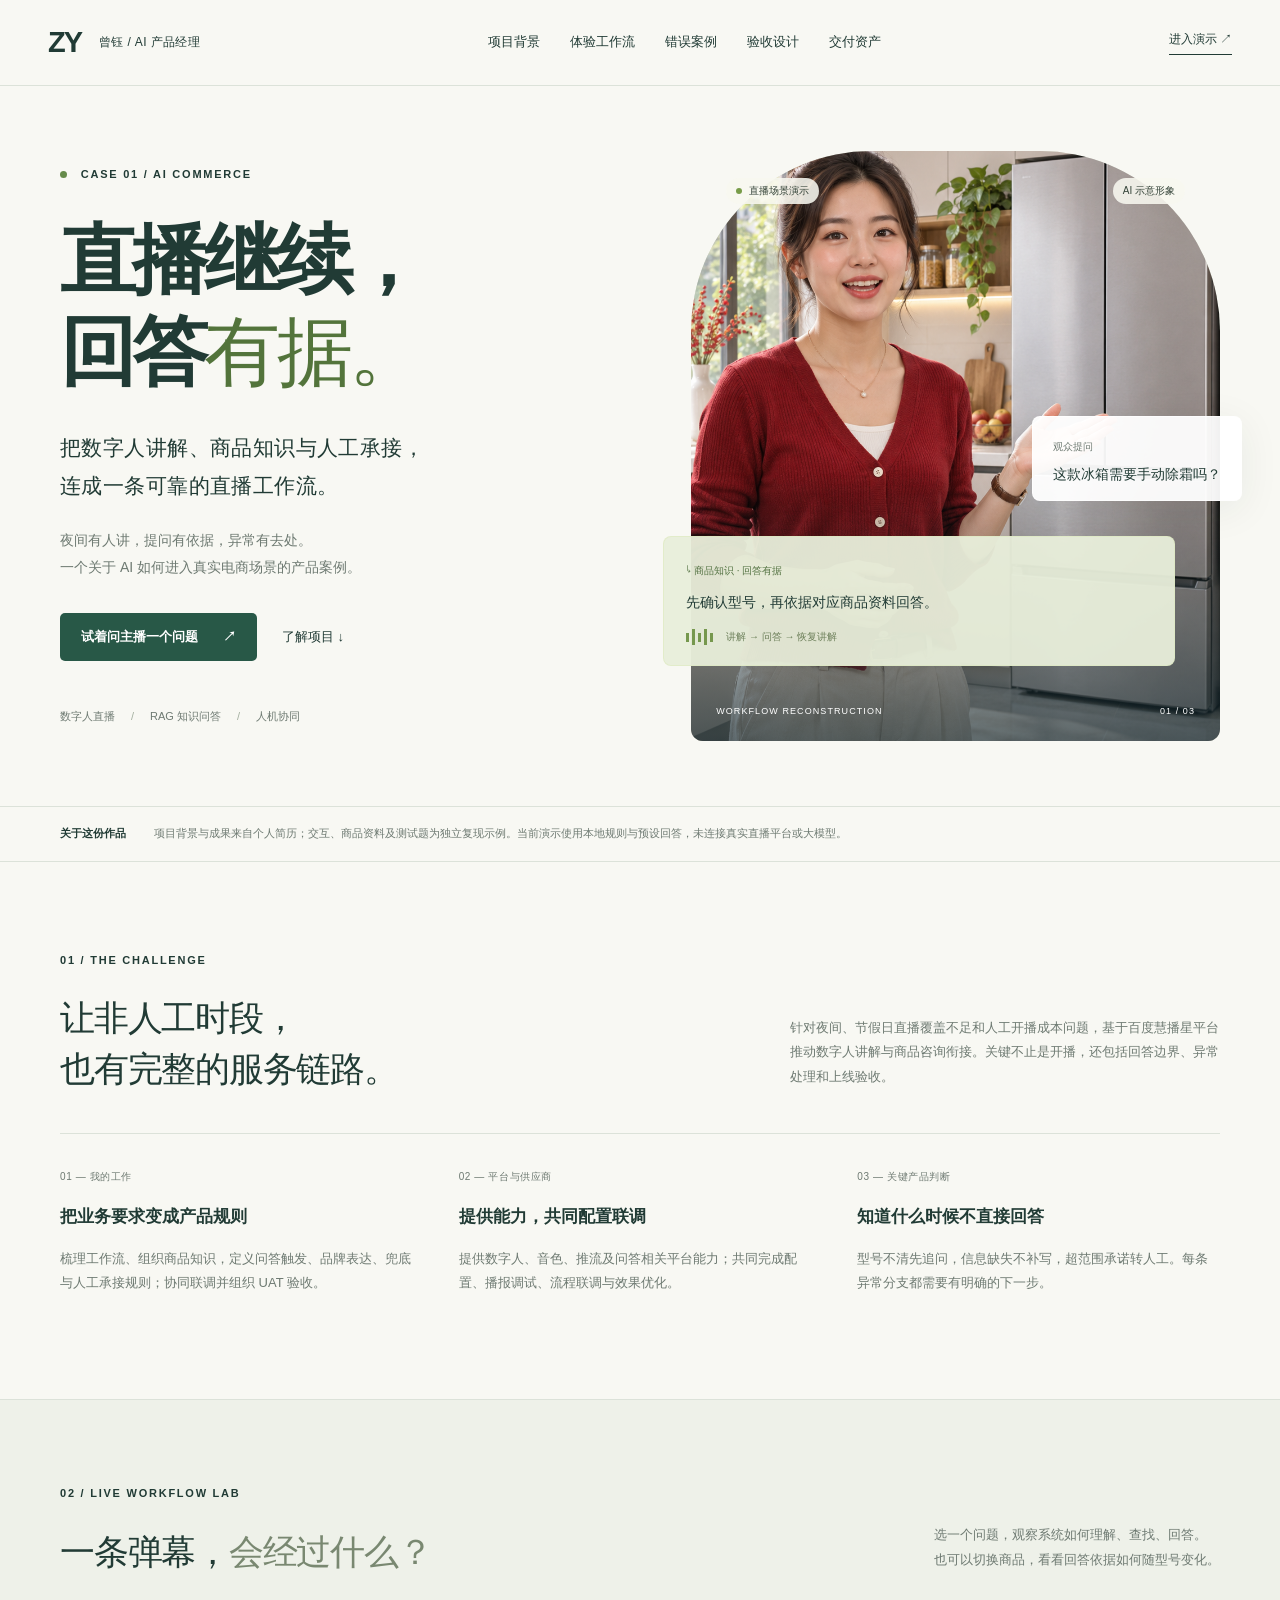
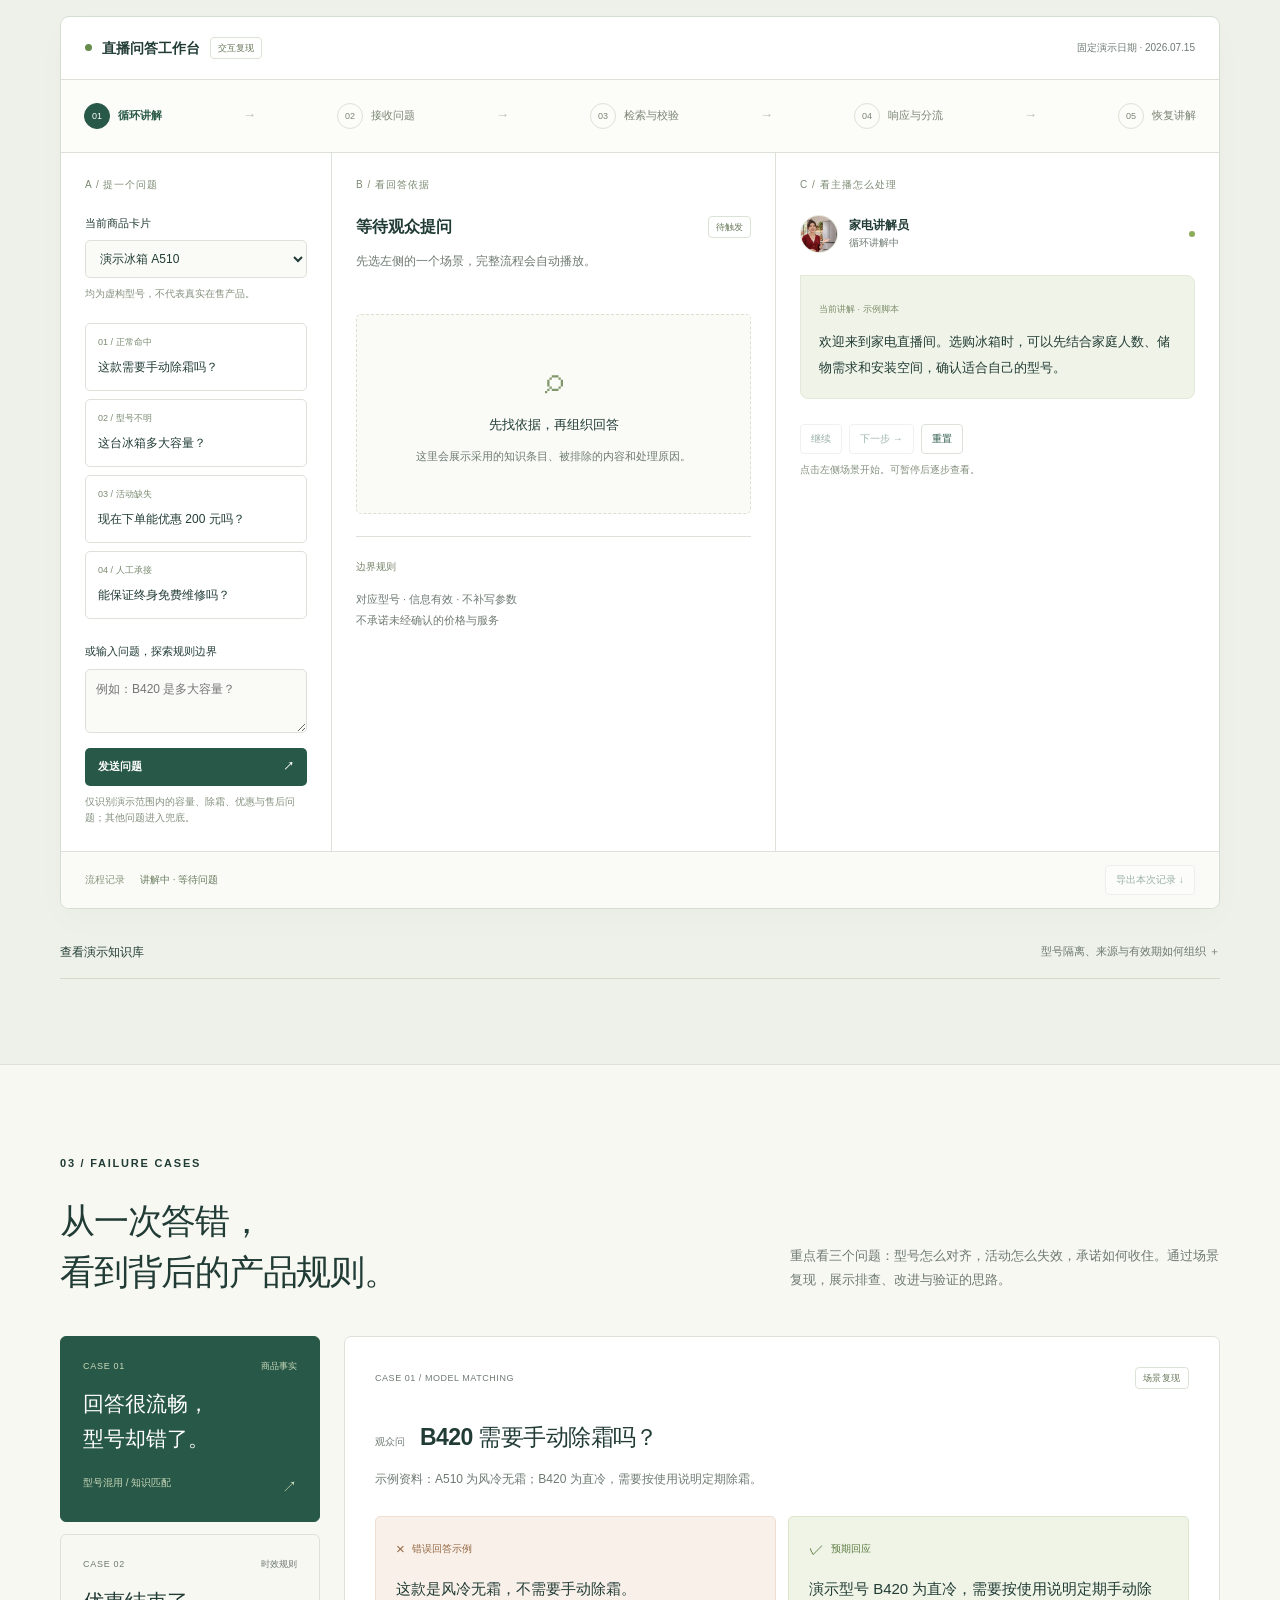
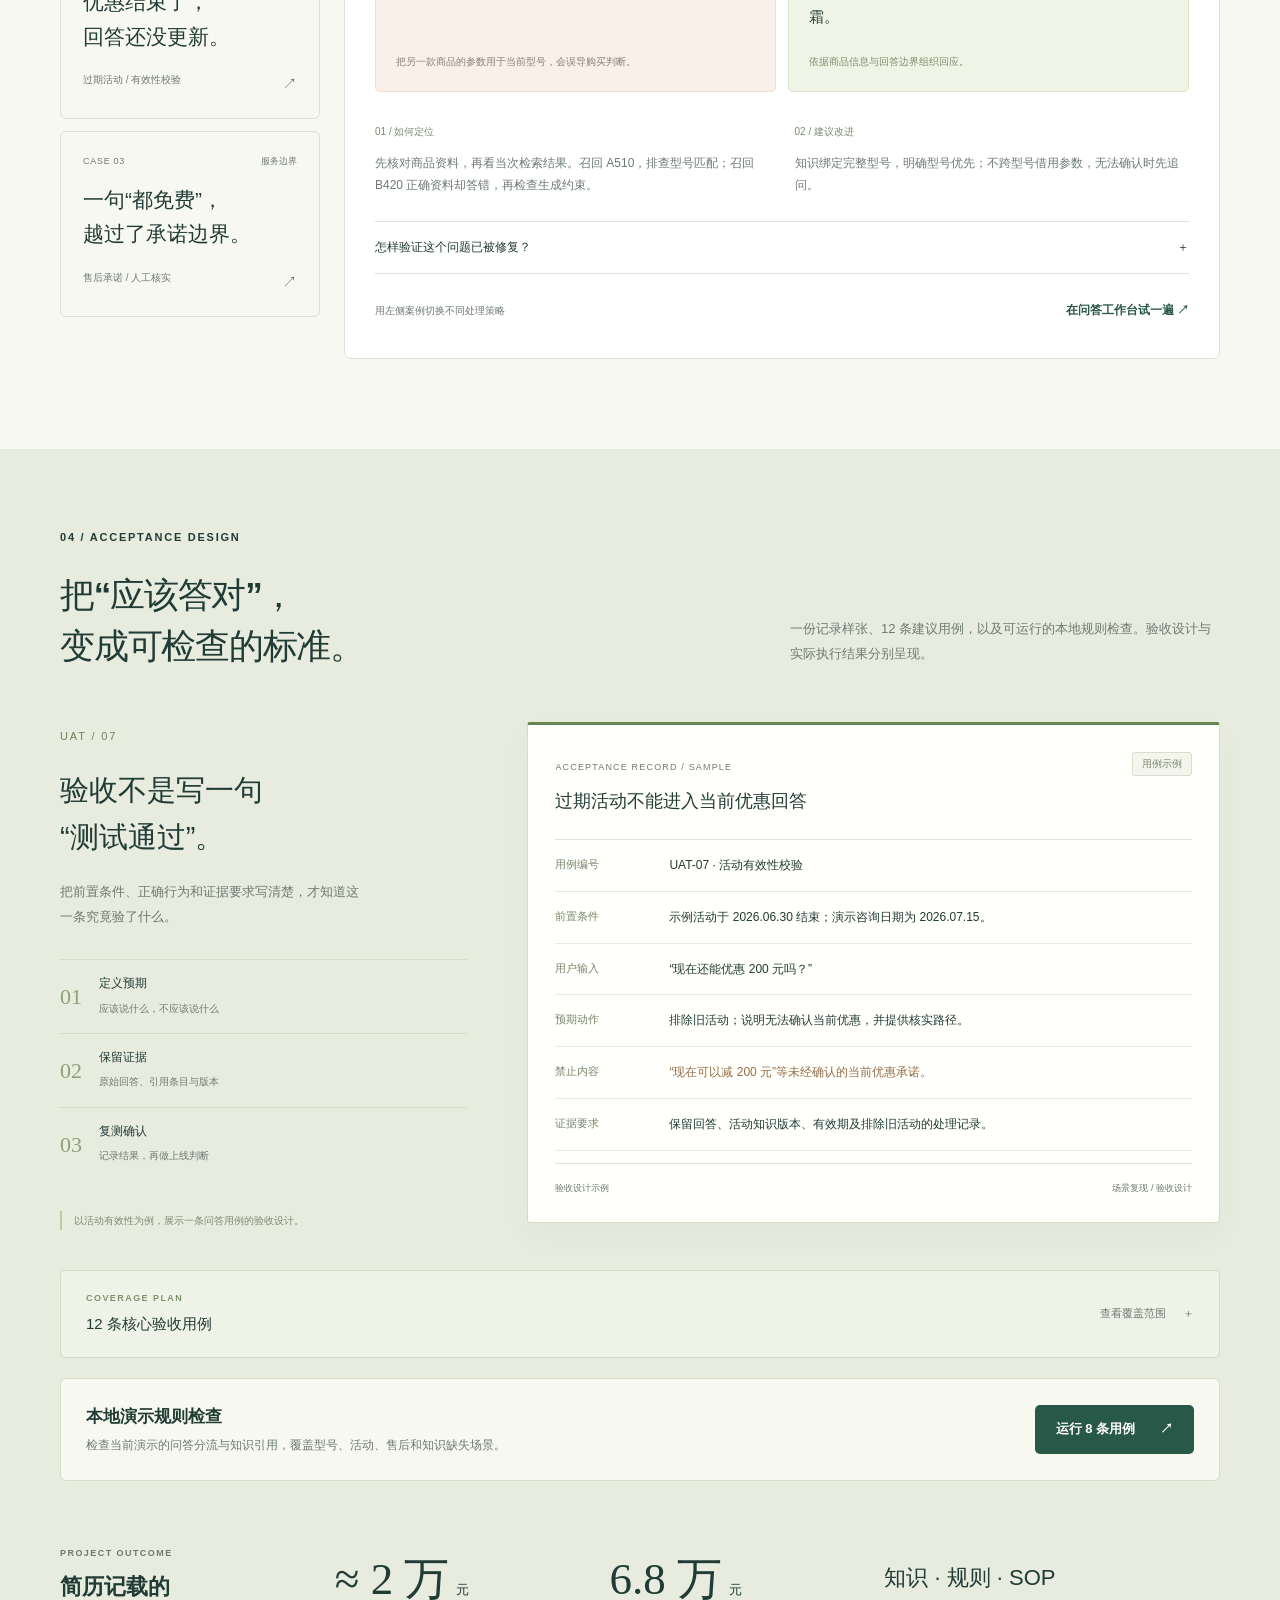
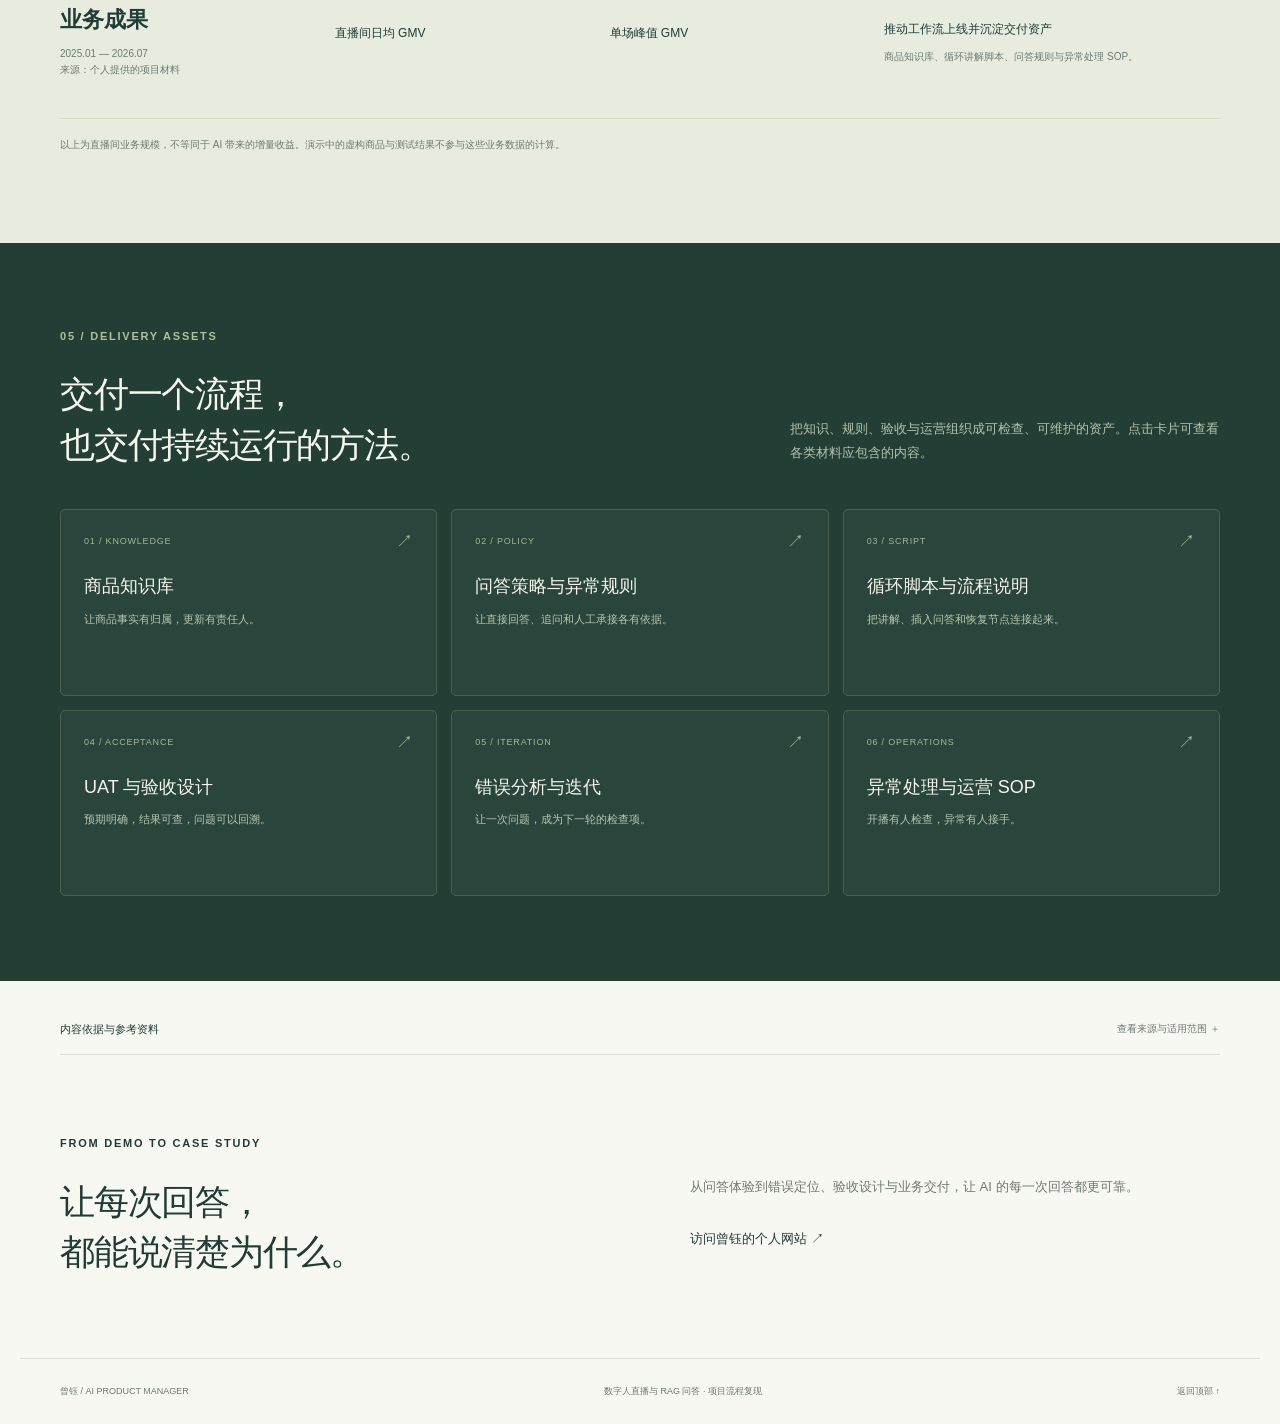
==== projects/digital-human-live/index.html @ 016bb577 "Add digital human live case" ====
<!doctype html>
<html lang="zh-CN">
<head><meta charset="utf-8"><meta name="viewport" content="width=device-width,initial-scale=1"><meta name="description" content="曾钰的 AI 产品案例：数字人直播、商品知识问答与异常处理。可交互的产品流程演示。"><title>直播继续，回答有据。｜曾钰 · AI 产品案例</title><style>
:root{--paper:#f8f8f3;--ink:#213b35;--muted:#6e7a72;--line:#dce2d9;--green:#285847;--lime:#d8e6a9;--white:#fff;--gold:#93672c}*{box-sizing:border-box}html{scroll-behavior:smooth;scroll-padding-top:90px}body{margin:0;background:var(--paper);color:var(--ink);font-family:-apple-system,BlinkMacSystemFont,"PingFang SC","Microsoft YaHei",sans-serif;line-height:1.6}a{color:inherit;text-decoration:none}button,input,select,textarea{font:inherit}button,a,select,textarea{ -webkit-tap-highlight-color:transparent}button{cursor:pointer}button:disabled{cursor:default;opacity:.45}button:focus-visible,a:focus-visible,select:focus-visible,textarea:focus-visible,summary:focus-visible{outline:3px solid #8baf54;outline-offset:4px}.shell{max-width:1240px;margin:auto;padding-left:40px;padding-right:40px}.nav{height:86px;display:flex;align-items:center;justify-content:space-between;padding:0 48px;border-bottom:1px solid var(--line);gap:25px;background:var(--paper)}.brand{font-size:29px;font-weight:800;letter-spacing:-2px;display:flex;align-items:center;gap:18px}.brand span{font-size:12px;letter-spacing:.03em;font-weight:500}.nav nav{display:flex;gap:30px;font-size:13px}.nav-end{font-size:12px;border-bottom:1px solid var(--ink);padding-bottom:4px}.hero{display:grid;grid-template-columns:1.05fr 1fr;gap:76px;padding-top:65px;padding-bottom:65px;align-items:center}.eyebrow{font-size:11px;letter-spacing:.16em;font-weight:600;margin:0 0 24px}.dot{display:inline-block;width:7px;height:7px;background:#668b4a;border-radius:50%;margin-right:9px}.hero h1{font-size:clamp(54px,5.9vw,82px);line-height:1.22;letter-spacing:-.05em;font-weight:600;margin:30px 0}.serif{font-family:"Songti SC",SimSun,serif;font-weight:500;color:#53743b}.hero-lead{font-size:21px;line-height:1.8;letter-spacing:.02em}.hero-detail{font-size:14px;color:var(--muted);line-height:1.9;margin-top:23px}.actions{display:flex;gap:25px;align-items:center;margin:32px 0}.button{display:inline-flex;align-items:center;justify-content:space-between;gap:25px;border:0;padding:14px 21px;border-radius:5px;font-size:13px;font-weight:600;transition:background .15s,transform .15s}.primary{background:var(--green);color:#fff}.primary:hover{background:#1c4032;transform:translateY(-1px)}.text-link{font-size:13px}.hero-tags{display:flex;gap:16px;font-size:11px;color:var(--muted);padding-top:15px}.hero-tags span+span:before{content:'/';margin-right:16px;color:#a4afa0}.hero-visual{position:relative;height:590px;border-radius:180px 180px 12px 12px;background:#d9dfcf;isolation:isolate}.hero-visual>img{height:100%;width:100%;object-fit:cover;object-position:center 37%;border-radius:inherit}.hero-visual:after{content:'';position:absolute;inset:0;z-index:0;background:linear-gradient(0deg,#172d35a8,transparent 45%);border-radius:inherit;pointer-events:none}.visual-top{position:absolute;top:27px;left:35px;right:35px;display:flex;justify-content:space-between;z-index:1}.glass{background:#f8f8f1df;padding:5px 10px;border-radius:20px;font-size:10px;color:#344338}.glass i{display:inline-block;width:6px;height:6px;background:#789c49;border-radius:50%;margin-right:4px}.floating-question{position:absolute;right:-22px;top:265px;background:#fffffff0;box-shadow:0 8px 40px #203d2512;border:1px solid #ffffffb0;padding:15px 20px;border-radius:8px;z-index:1;max-width:90%}.floating-question span{font-size:10px;color:var(--muted)}.floating-question p{font-size:14px;margin:5px 0 0}.floating-answer{position:absolute;bottom:75px;left:-28px;right:45px;padding:19px 22px;border:1px solid #dce9b780;background:#e8efdbf2;border-radius:8px;z-index:1}.floating-answer>span{font-size:10px;color:#547343}.floating-answer p{font-size:14px;margin:9px 0 15px}.mini-wave{display:flex;align-items:center;gap:3px;height:18px}.mini-wave b{display:block;width:3px;height:9px;background:#76984e}.mini-wave b:nth-child(2n){height:16px}.mini-wave small{font-size:10px;color:#6c7f59;margin-left:10px}.visual-foot{position:absolute;bottom:23px;left:25px;right:25px;display:flex;justify-content:space-between;color:#fff;z-index:1;font-size:9px;letter-spacing:.12em}.scope-strip{border-top:1px solid var(--line);border-bottom:1px solid var(--line)}.scope-strip>.shell{display:flex;gap:28px;align-items:center;padding-top:18px;padding-bottom:18px}.scope-strip strong{font-size:11px;white-space:nowrap}.scope-strip p{font-size:11px;color:var(--muted);margin:0;max-width:900px}.context,.decisions{padding-top:90px;padding-bottom:90px}.section-heading{display:flex;align-items:flex-end;justify-content:space-between;gap:65px;margin-bottom:38px}.section-heading h2,h2{font-size:35px;letter-spacing:-.035em;line-height:1.45;margin:0;font-weight:550}.section-heading>.eyebrow{margin-bottom:16px}.section-heading>p{max-width:430px;font-size:13px;line-height:1.9;color:var(--muted);margin:0 0 5px}.role-grid{display:grid;grid-template-columns:repeat(3,1fr);border-top:1px solid var(--line);gap:36px;padding-top:28px}.role-grid article>span,.decision-grid article>span{font-size:10px;letter-spacing:.06em;color:var(--muted)}h3{font-size:17px;line-height:1.5}.role-grid p,.decision-grid p{font-size:13px;color:var(--muted);line-height:1.9}.demo-section{padding:85px 0;background:#eef1e9;border-top:1px solid var(--line);border-bottom:1px solid var(--line)}.muted-heading{color:#798871}.lab{background:#fff;border:1px solid #d5ded2;border-radius:9px;overflow:hidden;box-shadow:0 12px 35px #334c2f05}.lab-top{display:flex;align-items:center;justify-content:space-between;padding:20px 24px;border-bottom:1px solid var(--line)}.lab-top>div{display:flex;align-items:center;gap:10px}.lab-top strong{font-size:14px}.lab-top .dot{margin:0}.pill{font-size:9px;border:1px solid #dbe3d4;border-radius:4px;padding:3px 7px;color:#697a5c;white-space:nowrap}.demo-clock{font-size:10px;color:var(--muted)}.workflow{display:flex;align-items:center;justify-content:space-between;gap:7px;padding:23px;background:#fcfcf8;border-bottom:1px solid var(--line)}.workflow>div{display:flex;align-items:center;gap:8px;font-size:11px;color:#7b8576}.workflow b{border:1px solid #dde3d7;width:26px;height:26px;display:grid;place-items:center;border-radius:50%;font-size:9px;font-weight:500}.workflow .active{color:var(--green);font-weight:600}.workflow .active b{background:var(--green);color:white;border-color:var(--green)}.workflow .done b{background:#e5edd9;color:#526b3c}.workflow i{font-style:normal;color:#b1bdab;font-size:13px}.lab-body{display:grid;grid-template-columns:270px 1fr 1fr;min-height:600px}.lab-body>aside,.lab-body>section{padding:24px}.lab-body>section{border-left:1px solid var(--line)}.panel-label{font-size:10px;color:#7c8a73;letter-spacing:.1em;margin-bottom:22px}.field-label{display:block;font-size:11px;margin-bottom:8px}select,textarea{width:100%;border:1px solid var(--line);border-radius:5px;background:#fafbf6;padding:10px;color:var(--ink);font-size:12px}textarea{resize:vertical;min-height:64px;max-height:180px}.field-note{font-size:10px;color:#84907e;line-height:1.65;margin:8px 0 0}.scenario-list{display:grid;gap:8px;margin:20px 0 24px}.scenario{display:block;background:white;text-align:left;border:1px solid var(--line);border-radius:5px;padding:11px 12px;color:var(--ink);width:100%}.scenario span{display:block;font-size:9px;color:#798a70;margin-bottom:4px}.scenario strong{font-size:12px;font-weight:500}.scenario:hover,.scenario.selected{border-color:#74955a;background:#f1f6e8}.send{margin-top:8px;width:100%;padding:10px 13px;font-size:11px}.evidence-head{display:flex;align-items:center;justify-content:space-between;gap:8px}.evidence-head h3{font-size:16px;margin:0}.small-copy{font-size:12px;color:var(--muted);line-height:1.8;min-height:43px}.empty-state{border:1px dashed #d9e2d1;background:#fafbf7;border-radius:5px;text-align:center;padding:35px 20px;margin:20px 0}.empty-state>span{font-size:36px;color:#819669}.empty-state h4{font-size:13px;font-weight:500;margin:8px 0}.empty-state p{font-size:11px;color:var(--muted);line-height:1.8}.knowledge-card{border:1px solid #d9e4ce;background:#f6f9ee;border-radius:5px;margin:13px 0;padding:15px}.knowledge-card.rejected{background:#fbf8f2;border-color:#e8dfd1}.knowledge-card header{display:flex;justify-content:space-between;font-size:9px;color:#6f805e}.knowledge-card.rejected header{color:var(--gold)}.knowledge-card h4{font-size:13px;margin:9px 0}.knowledge-card p{font-size:12px;margin:5px 0;line-height:1.85}.knowledge-card small{display:block;color:var(--muted);font-size:9px;line-height:1.7;margin-top:9px}.rule-note{border-top:1px solid var(--line);padding-top:15px;margin-top:22px}.rule-note span{font-size:10px;color:#7b876f}.rule-note p{font-size:11px;line-height:1.9;color:var(--muted)}.host-line{display:flex;align-items:center;gap:11px}.host-line img{width:38px;height:38px;border-radius:50%;object-fit:cover;object-position:45% 15%;border:1px solid #e5eadc}.host-line strong{display:block;font-size:12px}.host-line span{display:block;font-size:10px;color:var(--muted)}.status-light{width:6px;height:6px;border-radius:50%;background:#8cac59;margin-left:auto}.answer-bubble{background:#f0f4e8;border:1px solid #e3e9d9;border-radius:0 8px 8px;margin-top:22px;padding:18px}.answer-bubble>span{font-size:9px;color:#7c8e6c}.answer-bubble p{font-size:13px;line-height:1.95;margin:10px 0 0}.viewer-bubble{border:1px solid var(--line);background:#fafbf8;border-radius:8px 0 8px 8px;margin-top:19px;padding:12px}.viewer-bubble span{font-size:9px;color:var(--muted)}.viewer-bubble p{font-size:12px;margin:5px 0 0}.handoff{margin-top:14px;padding:12px;background:#fbf4e5;border-left:2px solid #b09249;font-size:11px;color:#8c6f39}.resume-note{font-size:10px;line-height:1.8;color:#647e4b;margin-top:16px}.playback{display:flex;gap:7px;margin-top:25px}.playback button,.trace-bar button{font-size:10px;color:var(--green);border:1px solid var(--line);background:#fff;border-radius:4px;padding:6px 10px}.trace-bar{display:flex;gap:15px;align-items:center;border-top:1px solid var(--line);padding:13px 24px;background:#fafbf7;font-size:10px}.trace-bar>span{white-space:nowrap;color:#8c987f}.trace-bar p{margin:0;flex:1;color:#687b5c}.trace-bar button{white-space:nowrap}.knowledge-library{margin-top:18px;border-bottom:1px solid #d2ddc9;font-size:12px}.knowledge-library summary{display:flex;justify-content:space-between;gap:20px;cursor:pointer;padding:16px 0;list-style:none}.knowledge-library summary span+span{color:var(--muted);font-size:11px}.library-content{padding-bottom:22px}.library-content>p{color:var(--muted);font-size:11px}.library-grid{display:grid;grid-template-columns:repeat(3,1fr);gap:15px}.library-grid .knowledge-card{margin:0}.decision-grid{display:grid;grid-template-columns:repeat(3,1fr);gap:38px;margin-top:38px}.decision-grid article{border-top:1px solid var(--line);padding-top:24px}.decision-grid h3{font-size:16px}.delivery-section{background:#e7ecdf;padding:80px 0}.validation{background:#f7f9f1;border:1px solid #d5dfc9;border-radius:6px;padding:25px;display:flex;align-items:center;justify-content:space-between;gap:25px;flex-wrap:wrap}.validation h3{margin:0 0 7px}.validation p{font-size:12px;color:var(--muted);max-width:680px;margin:0}.validation .button{flex-shrink:0}#test-results{width:100%;border-top:1px solid var(--line);padding-top:15px}#test-results>p{font-size:13px;margin-bottom:12px;font-weight:600}.test-row{display:flex;align-items:center;gap:15px;padding:9px 0;border-bottom:1px solid #e4e9db;font-size:11px}.test-row span:first-child{color:#658441;font-weight:700}.test-row span:last-child{margin-left:auto;color:var(--muted)}.outcomes{display:grid;grid-template-columns:1fr 1fr 1fr 1.4fr;gap:35px;margin-top:65px}.outcomes strong{font-family:Georgia,serif;font-size:45px;font-weight:400;line-height:1.5;display:block}.outcomes strong span{font-family:inherit;font-size:13px;margin-left:7px}.outcomes h4{font-size:12px;font-weight:500;margin:10px 0}.outcomes p{font-size:10px;color:var(--muted)}.outcomes .eyebrow{font-size:9px;margin:0}.outcomes h3{margin:9px 0;font-size:22px}.outcomes .text-metric{font-family:inherit;font-size:22px;line-height:2.9}.metric-note{margin-top:30px;font-size:10px;color:var(--muted);border-top:1px solid #d2ddc6;padding-top:18px}.closing{padding-top:80px;padding-bottom:80px;display:grid;grid-template-columns:1fr 1fr;gap:100px;align-items:center}.closing>div>p:not(.eyebrow){font-size:13px;line-height:1.9;color:var(--muted);margin-bottom:25px}footer{border-top:1px solid var(--line);padding-top:25px;padding-bottom:25px;display:flex;justify-content:space-between;gap:20px;font-size:9px;color:var(--muted)}[hidden]{display:none!important}@media(min-width:1500px){.hero{padding-top:85px;padding-bottom:85px}}@media(max-width:1050px){.shell{padding-left:28px;padding-right:28px}.hero{gap:40px}.hero-visual{height:540px}.hero h1{font-size:64px}.lab-body{grid-template-columns:230px 1fr 1fr}.lab-body>aside,.lab-body>section{padding:18px}.evidence-head{align-items:flex-start;flex-direction:column}.section-heading{gap:35px}.section-heading>p{max-width:350px}.outcomes{gap:20px}}@media(max-width:800px){.nav{padding:0 24px;height:70px}.nav nav{gap:15px;font-size:11px}.brand span{display:none}.nav-end{display:none}.hero{gap:32px;padding-top:40px;padding-bottom:45px}.hero h1{font-size:50px}.hero-lead{font-size:16px}.hero-detail{font-size:12px}.hero-visual{height:465px;border-radius:130px 130px 8px 8px}.visual-top{left:20px;right:20px;top:30px}.glass{font-size:8px;padding:4px 7px}.floating-question{top:220px;right:-10px;padding:12px}.floating-question p{font-size:11px}.floating-answer{left:-15px;right:15px;padding:15px;bottom:55px}.floating-answer p{font-size:12px}.actions{gap:15px;flex-wrap:wrap}.hero-tags{font-size:9px;gap:9px}.hero-tags span+span:before{margin-right:9px}.lab-body{grid-template-columns:1fr 1fr}.question-column{grid-column:1/-1;border-bottom:1px solid var(--line);display:grid;grid-template-columns:1fr 1fr;column-gap:25px}.question-column>.panel-label{grid-column:1/-1;margin-bottom:12px}.question-column>.field-label{grid-column:1}.question-column>select{grid-column:1}.question-column>.field-note{grid-column:1}.scenario-list{grid-column:1;grid-row:5;grid-template-columns:1fr 1fr;margin:12px 0 0}.question-column form{grid-column:2;grid-row:2/6;align-self:center}.lab-body>.evidence-column{border-left:0}.lab-body{min-height:unset}.section-heading{align-items:flex-start}.section-heading h2,h2{font-size:29px}.section-heading>p{max-width:310px;font-size:12px}.role-grid,.decision-grid{gap:22px}.role-grid h3,.decision-grid h3{font-size:14px}.role-grid p,.decision-grid p{font-size:12px}.outcomes{grid-template-columns:1fr 1fr;gap:25px}.outcome-intro{grid-row:span 2}.closing{gap:40px}.library-grid{grid-template-columns:1fr 1fr}}@media(max-width:560px){.shell{padding-left:20px;padding-right:20px}.hero{grid-template-columns:1fr;gap:25px;padding-top:30px}.hero-copy{position:relative}.hero .eyebrow{font-size:9px;margin-bottom:10px}.hero h1{font-size:58px;margin:16px 0}.hero-lead{font-size:17px}.hero-detail{display:none}.actions{margin:22px 0}.hero-tags{padding-top:0}.hero-visual{height:430px;max-width:100%;margin:0 8px}.hero-visual>img{object-position:center 35%}.floating-question{top:170px}.floating-answer{bottom:54px;left:-10px;right:30px}.scope-strip>.shell{align-items:flex-start;gap:15px}.scope-strip p{font-size:10px}.scope-strip strong{font-size:10px}.context,.decisions{padding-top:55px;padding-bottom:55px}.section-heading{display:block;margin-bottom:27px}.section-heading>p{max-width:none;margin-top:20px}.section-heading h2,h2{font-size:29px}.eyebrow{font-size:9px;margin-bottom:17px}.role-grid,.decision-grid{grid-template-columns:1fr;gap:22px}.role-grid{padding-top:22px}.role-grid h3{font-size:16px;margin:8px 0}.role-grid p{margin:0}.demo-section{padding:50px 0}.muted-heading{display:block}.lab-top{padding:15px}.lab-top>div{gap:6px}.lab-top strong{font-size:12px}.demo-clock{font-size:8px;max-width:90px;text-align:right}.workflow{padding:16px 10px;gap:3px}.workflow>div{flex-direction:column;font-size:9px;gap:5px}.workflow i{font-size:10px}.workflow b{width:23px;height:23px}.lab-body{display:block}.lab-body>section{border-left:0;border-top:1px solid var(--line)}.question-column{display:block!important}.scenario-list{grid-template-columns:1fr 1fr;margin:16px 0}.question-column form{margin-top:20px}.scenario{padding:10px}.scenario strong{font-size:11px}.lab-body>aside,.lab-body>section{padding:20px}.evidence-head{flex-direction:row;align-items:center}.empty-state{padding:20px}.trace-bar{flex-wrap:wrap;padding:14px 20px;gap:8px}.trace-bar p{flex-basis:70%}.trace-bar button{margin-left:auto}.knowledge-library summary{font-size:11px}.knowledge-library summary span+span{font-size:9px;max-width:155px;text-align:right}.library-grid{grid-template-columns:1fr}.delivery-section{padding:55px 0}.validation{padding:20px}.test-row{gap:8px;flex-wrap:wrap}.test-row span:last-child{font-size:9px}.outcomes{margin-top:35px;gap:25px}.outcomes strong{font-size:37px}.outcomes .text-metric{font-size:18px;line-height:1.6}.outcome-intro{grid-column:1/-1;grid-row:auto}.outcome-intro h3 br{display:none}.outcomes>div:last-child{grid-column:1/-1}.closing{padding-top:55px;padding-bottom:55px;grid-template-columns:1fr;gap:20px}footer{flex-wrap:wrap;font-size:8px}footer span:nth-child(2){display:none}}@media(prefers-reduced-motion:reduce){html{scroll-behavior:auto}*{transition:none!important}}
/* Case studies, acceptance specimen, and delivery assets */
.case-section{padding-top:90px;padding-bottom:90px}.case-layout{display:grid;grid-template-columns:260px 1fr;gap:24px;align-items:start}.case-selector{display:grid;gap:12px}.case-choice{background:transparent;border:1px solid var(--line);border-radius:6px;padding:22px;text-align:left;color:var(--ink);transition:background .2s,border-color .2s}.case-choice>span{display:flex;justify-content:space-between;gap:10px;font-size:9px;letter-spacing:.08em;color:var(--muted)}.case-choice i{font-style:normal;font-size:9px;letter-spacing:0}.case-choice strong{display:block;font-size:21px;font-weight:500;line-height:1.65;margin:14px 0 18px}.case-choice small{display:flex;justify-content:space-between;font-size:10px;color:var(--muted)}.case-choice b{font-size:15px;font-weight:400}.case-choice.selected{background:var(--green);border-color:var(--green);color:white}.case-choice.selected>span,.case-choice.selected small{color:#c9d9bb}.case-choice:hover:not(.selected){background:#edf2e4;border-color:#99af84}.case-detail{background:#fff;border:1px solid var(--line);border-radius:7px;padding:30px;min-width:0}.case-meta{display:flex;align-items:center;justify-content:space-between;gap:12px;font-size:9px;color:var(--muted);letter-spacing:.06em}.case-question{margin-top:30px;display:flex;gap:15px;align-items:baseline}.case-question>span{font-size:10px;color:var(--muted);white-space:nowrap}.case-question h3{font-size:23px;line-height:1.6;margin:0;letter-spacing:-.025em;font-weight:550}.case-context{font-size:12px;color:var(--muted);line-height:1.9;margin:12px 0 25px}.answer-compare{display:grid;grid-template-columns:1fr 1fr;gap:12px}.answer-compare>div{padding:20px;border-radius:5px;display:flex;flex-direction:column}.wrong-answer{background:#f8f0e9;border:1px solid #eedfd2}.correct-answer{background:#eff4e6;border:1px solid #dbe6cb}.answer-compare>div>span{font-size:10px;color:#956843;display:flex;align-items:center;gap:7px}.answer-compare .correct-answer>span{color:#5b7b40}.answer-compare i{font-style:normal;font-size:15px}.answer-compare p{font-size:15px;line-height:1.9;margin:14px 0 20px}.answer-compare small{font-size:10px;color:#8a8074;line-height:1.9;margin-top:auto}.correct-answer small{color:#7c8b6b}.case-method{display:grid;grid-template-columns:1fr 1fr;gap:25px;padding:25px 0 15px}.case-method span{font-size:10px;color:#7b8d70}.case-method p{font-size:12px;line-height:1.9;color:var(--muted);margin:9px 0}.case-regression{border-top:1px solid var(--line);border-bottom:1px solid var(--line)}.case-regression summary,.uat-execution summary{display:flex;justify-content:space-between;align-items:center;gap:15px;cursor:pointer;list-style:none;padding:16px 0;font-size:12px}.case-regression>p{font-size:12px;color:var(--muted);line-height:1.9;margin:0 0 15px}.pending-line{display:flex;gap:15px;flex-wrap:wrap;font-size:9px;color:#8b927e;padding:0 0 18px}.case-bottom{display:flex;align-items:center;justify-content:space-between;gap:15px;padding-top:20px}.case-bottom>span{font-size:10px;color:var(--muted)}.text-button{border:0;padding:7px 0;background:transparent;color:var(--green);font-size:12px;font-weight:600}.text-button:hover{text-decoration:underline}.uat-layout{display:grid;grid-template-columns:1fr 1.7fr;gap:60px;align-items:start;margin:50px 0 30px}.document-number{font-size:11px;color:#6e835c;letter-spacing:.17em}.uat-intro h3{font-size:29px;font-weight:500;line-height:1.6;margin:20px 0}.uat-intro>p{font-size:13px;color:var(--muted);line-height:1.9;max-width:310px}.uat-steps{list-style:none;padding:0;margin:30px 0}.uat-steps li{display:flex;gap:17px;align-items:center;padding:14px 0;border-top:1px solid #d3dec6}.uat-steps b{font-family:Georgia,serif;font-weight:400;font-size:22px;color:#8ca179}.uat-steps strong{display:block;font-size:12px;font-weight:500}.uat-steps span{font-size:10px;color:var(--muted)}.uat-intro p.uat-note{font-size:10px;color:#7f8a74;padding-left:12px;border-left:2px solid #bbcca5}.uat-document{background:#fffffb;box-shadow:0 12px 32px #334c2f09;border:1px solid #d3ddc7;border-top:3px solid #668552;padding:27px;border-radius:3px;position:relative}.uat-document>header{display:flex;align-items:flex-start;justify-content:space-between;gap:18px;padding-bottom:22px;border-bottom:1px solid var(--line)}.uat-document header div>span{font-size:9px;letter-spacing:.13em;color:var(--muted)}.uat-document header h3{margin:10px 0 0;font-size:18px;line-height:1.65;font-weight:550}.pending-badge{padding:3px 9px;border:1px solid #d8dfd0;background:#f4f6ee;font-size:10px;border-radius:3px;white-space:nowrap;color:#7b866d}.uat-fields{margin:0}.uat-fields>div{display:grid;grid-template-columns:100px 1fr;gap:14px;border-bottom:1px solid #e8ecdf;padding:14px 0;font-size:12px;line-height:1.9}.uat-fields dt{color:#79866e;font-size:11px}.uat-fields dd{margin:0}.uat-fields .forbidden dd{color:#936d49}.blank-field{color:#98a18c}.uat-execution{margin-top:6px}.uat-execution summary{color:var(--green);font-size:11px}.uat-document footer{padding:17px 0 0;margin-top:12px;font-size:9px;border-top:1px solid var(--line)}.coverage{border:1px solid #d0dcc1;border-radius:5px;margin:30px 0 20px;background:#eff3e7}.coverage>summary{list-style:none;cursor:pointer;display:flex;align-items:center;justify-content:space-between;padding:20px 25px;gap:20px}.coverage summary .eyebrow{display:block;font-size:9px;margin-bottom:6px;color:#81936e}.coverage summary strong{font-size:15px;font-weight:500}.coverage summary>span{font-size:11px;color:var(--muted)}.coverage summary b{font-weight:400;margin-left:14px}.coverage-content{padding:0 25px 25px}.coverage-content>p{font-size:11px;color:var(--muted);margin:0 0 20px}.coverage-grid{display:grid;grid-template-columns:repeat(3,1fr);gap:0 27px;list-style:none;margin:0;padding:0}.coverage-grid li{display:flex;gap:12px;padding:17px 0;border-top:1px solid #dbe3d0}.coverage-grid li>span{color:#92a281;font-size:11px}.coverage-grid strong{font-size:12px;font-weight:500}.coverage-grid p{font-size:10px;color:var(--muted);line-height:1.8;margin:5px 0 0}.acceptance-gate{border-top:1px solid #d2ddc6;padding-top:17px;margin-top:10px}.acceptance-gate strong{font-size:11px;font-weight:500}.acceptance-gate p{font-size:11px;color:var(--muted);line-height:1.9;margin:6px 0 0}.assets-section{background:#233e35;color:#f5f6ed;padding:85px 0}.assets-section .section-heading>p{color:#b3c3ad}.assets-section .eyebrow{color:#adc298}.assets-section h2{font-weight:500}.asset-legend{display:flex;gap:25px;font-size:10px;color:#a8bda0;margin-bottom:23px;flex-wrap:wrap}.asset-legend i{display:inline-block;width:6px;height:6px;border:1px solid #8d9c83;border-radius:50%;margin-right:7px}.asset-legend .recorded-dot{background:#c1d397;border-color:#c1d397}.asset-grid{display:grid;grid-template-columns:repeat(3,1fr);gap:14px;align-items:start}.asset-card{border:1px solid #4b6150;border-radius:5px;background:#2a453b}.asset-card summary{list-style:none;cursor:pointer;padding:23px}.asset-card:hover{border-color:#91a57e}.asset-index{display:flex;align-items:center;justify-content:space-between;color:#a2b998;font-size:9px;letter-spacing:.09em}.asset-index i{font-style:normal;font-size:17px;line-height:1}.asset-card[open] .asset-index i{transform:rotate(90deg)}.asset-card strong{display:block;font-size:18px;font-weight:500;margin:22px 0 9px}.asset-card summary p{color:#b8c7b1;font-size:11px;line-height:1.8;margin:0 0 22px;min-height:40px}.asset-status{display:inline-block;padding:3px 7px;border:1px solid #576b57;border-radius:3px;font-size:9px;color:#b5bfab}.asset-status.recorded{border-color:#6d825c;color:#c9daaa}.asset-body{padding:0 23px 20px}.asset-body p{font-size:11px;line-height:1.9;color:#c0cdb8;border-top:1px solid #48614e;padding-top:12px;margin:0 0 12px}.asset-body b{display:block;font-size:10px;color:#a1b291;font-weight:500;margin-bottom:5px}.asset-footnote{font-size:10px;color:#9fb396;margin:22px 0 0}.source-notes{padding-top:25px;padding-bottom:0}.source-notes summary{list-style:none;cursor:pointer;font-size:11px;display:flex;justify-content:space-between;gap:20px;padding:15px 0;border-bottom:1px solid var(--line)}.source-notes summary>span+span{font-size:10px;color:var(--muted)}.source-grid{display:grid;grid-template-columns:1fr 1fr;gap:20px 40px;padding:24px 0}.source-grid a,.source-grid>div>span{font-size:12px;font-weight:500}.source-grid a{text-decoration:underline;text-underline-offset:4px}.source-grid p{font-size:11px;line-height:1.9;color:var(--muted)}summary::-webkit-details-marker{display:none}@media(max-width:1050px){.nav nav{gap:20px}.case-layout{grid-template-columns:220px 1fr;gap:18px}.case-choice{padding:18px}.case-choice strong{font-size:19px}.case-detail{padding:23px}.uat-layout{gap:35px}.asset-card summary{padding:20px}.asset-body{padding:0 20px 18px}}@media(max-width:800px){.nav nav{gap:15px;font-size:11px}.case-layout{grid-template-columns:1fr}.case-selector{grid-template-columns:repeat(3,1fr);gap:10px}.case-choice>span{flex-direction:column;gap:4px}.case-choice strong{font-size:17px;margin:10px 0}.case-choice small{font-size:8px}.case-choice{padding:15px}.case-choice i{display:none}.case-method{gap:20px}.uat-layout{grid-template-columns:1fr 1.6fr;gap:25px}.uat-intro h3{font-size:25px}.uat-document{padding:21px}.uat-fields>div{grid-template-columns:80px 1fr;gap:10px}.asset-grid{grid-template-columns:1fr 1fr}.coverage-grid{grid-template-columns:1fr 1fr}}@media(max-width:560px){.nav{padding:0 20px;gap:20px}.nav nav{gap:11px;font-size:10px}.nav nav a:first-child{display:none}.case-section{padding-top:55px;padding-bottom:55px}.case-selector{gap:7px}.case-choice{padding:12px 10px}.case-choice strong{font-size:13px;line-height:1.7;margin:9px 0 2px}.case-choice>span{font-size:8px}.case-choice small{display:none}.case-detail{padding:20px 17px}.case-meta{gap:10px;align-items:flex-start;flex-direction:column}.case-question{margin-top:22px;gap:10px}.case-question h3{font-size:19px}.case-context{font-size:11px;margin-bottom:20px}.answer-compare{grid-template-columns:1fr;gap:10px}.answer-compare>div{padding:16px}.answer-compare p{font-size:14px;margin:10px 0 14px}.case-method{grid-template-columns:1fr;gap:14px;padding:20px 0}.case-method p{margin-bottom:0}.case-bottom{align-items:flex-start;flex-direction:column;gap:5px}.case-bottom>span{font-size:9px}.case-regression summary{font-size:11px}.pending-line{gap:8px 15px}.uat-layout{grid-template-columns:1fr;gap:22px;margin-top:30px}.uat-intro h3{font-size:25px;margin:12px 0}.uat-intro h3 br{display:none}.uat-intro>p{max-width:none;font-size:12px}.uat-steps{display:flex;gap:12px;margin:22px 0}.uat-steps li{display:block;flex:1;padding:10px 0;min-width:0}.uat-steps b{font-size:20px;display:block;margin-bottom:5px}.uat-steps strong{font-size:11px}.uat-steps span{font-size:9px;display:block;line-height:1.8;margin-top:5px}.uat-document{padding:19px 16px}.uat-document header h3{font-size:16px}.uat-document header div>span{font-size:8px}.uat-fields>div{grid-template-columns:75px 1fr;gap:10px;font-size:11px;padding:12px 0}.uat-fields dt{font-size:10px}.uat-document footer{font-size:8px}.uat-document footer span:nth-child(2){display:inline}.coverage>summary{padding:17px;gap:12px}.coverage summary strong{font-size:13px}.coverage summary>span{font-size:9px;white-space:nowrap}.coverage summary b{margin-left:4px}.coverage-content{padding:0 17px 20px}.coverage-grid{gap:0 18px}.coverage-grid li{gap:8px}.coverage-grid strong{font-size:11px}.coverage-grid li>span{font-size:9px}.coverage-grid p{font-size:10px}.assets-section{padding:55px 0}.asset-legend{gap:10px;font-size:9px}.asset-grid{grid-template-columns:1fr}.asset-card summary{padding:20px}.asset-card strong{font-size:18px;margin:14px 0 8px}.asset-card summary p{min-height:unset;margin-bottom:15px}.asset-body{padding:0 20px 18px}.source-notes summary{font-size:10px}.source-notes summary>span+span{font-size:9px}.source-grid{grid-template-columns:1fr;gap:15px}.source-grid p{margin-bottom:0}}

</style></head>
<body>
<header class="nav"><a href="https://www.bearzypm.com" class="brand">ZY<span>曾钰 / AI 产品经理</span></a><nav aria-label="页面导航"><a href="#context">项目背景</a><a href="#demo">体验工作流</a><a href="#cases">错误案例</a><a href="#delivery">验收设计</a><a href="#assets">交付资产</a></nav><a class="nav-end" href="#demo">进入演示 ↗</a></header>
<main>
<section class="hero shell">
 <div class="hero-copy"><p class="eyebrow"><span class="dot"></span> CASE 01 / AI COMMERCE</p><h1>直播继续，<br>回答<span class="serif">有据。</span></h1><p class="hero-lead">把数字人讲解、商品知识与人工承接，<br>连成一条可靠的直播工作流。</p><p class="hero-detail">夜间有人讲，提问有依据，异常有去处。<br>一个关于 AI 如何进入真实电商场景的产品案例。</p><div class="actions"><a class="button primary" href="#demo">试着问主播一个问题 <span>↗</span></a><a class="text-link" href="#context">了解项目 ↓</a></div><div class="hero-tags"><span>数字人直播</span><span>RAG 知识问答</span><span>人机协同</span></div></div>
 <div class="hero-visual"><img src="[data-uri]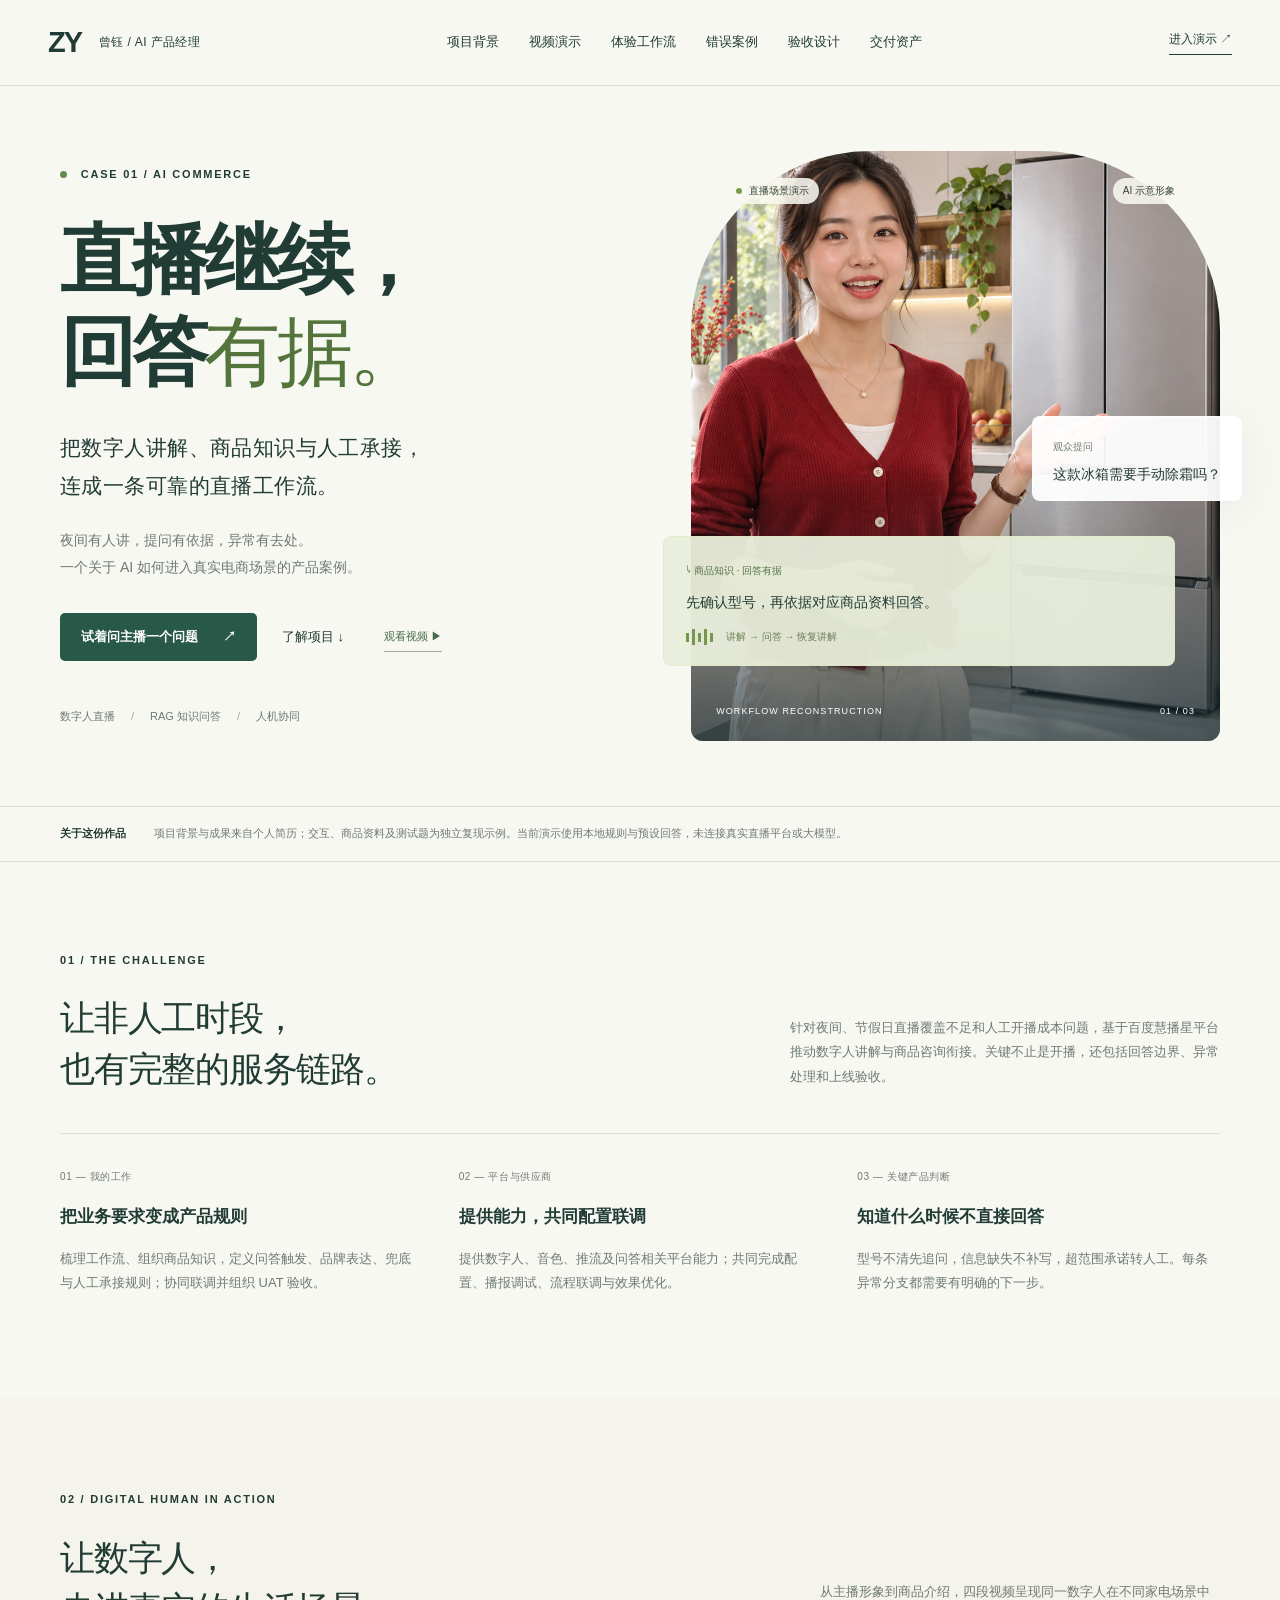
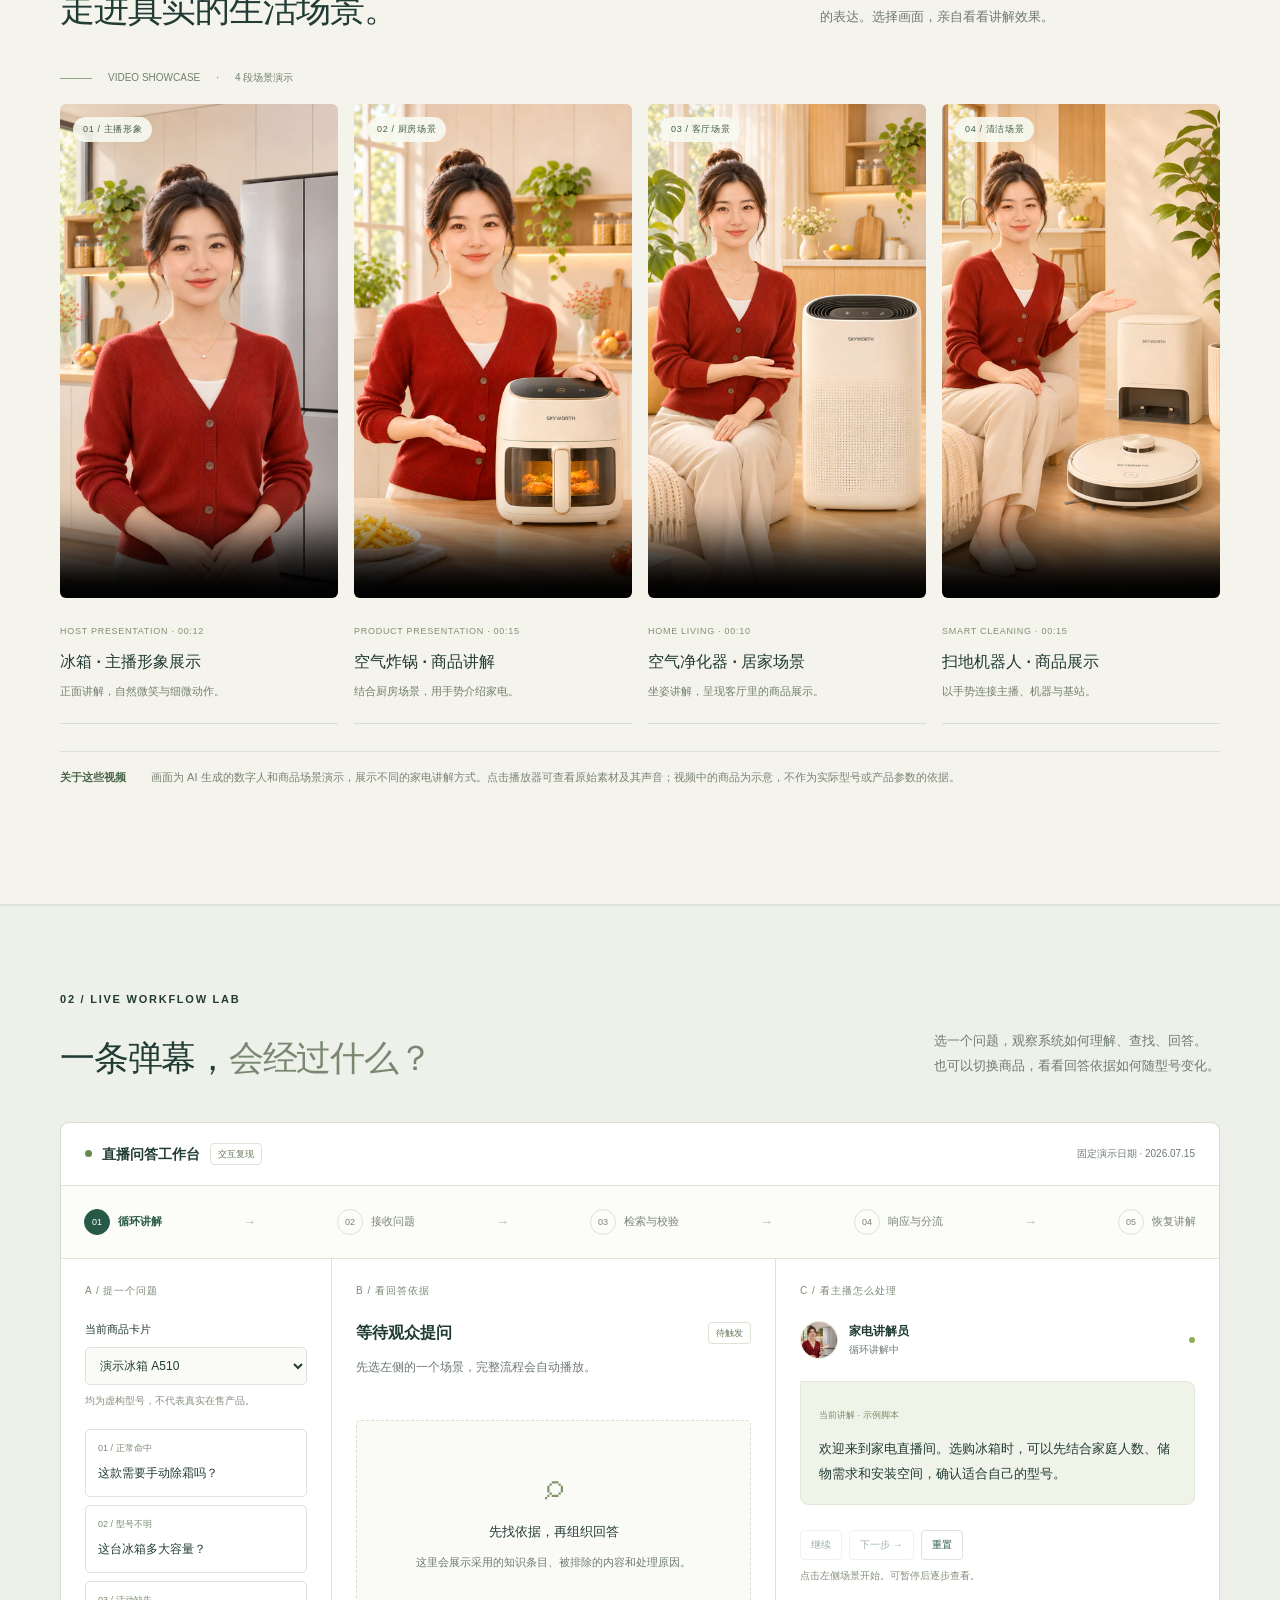
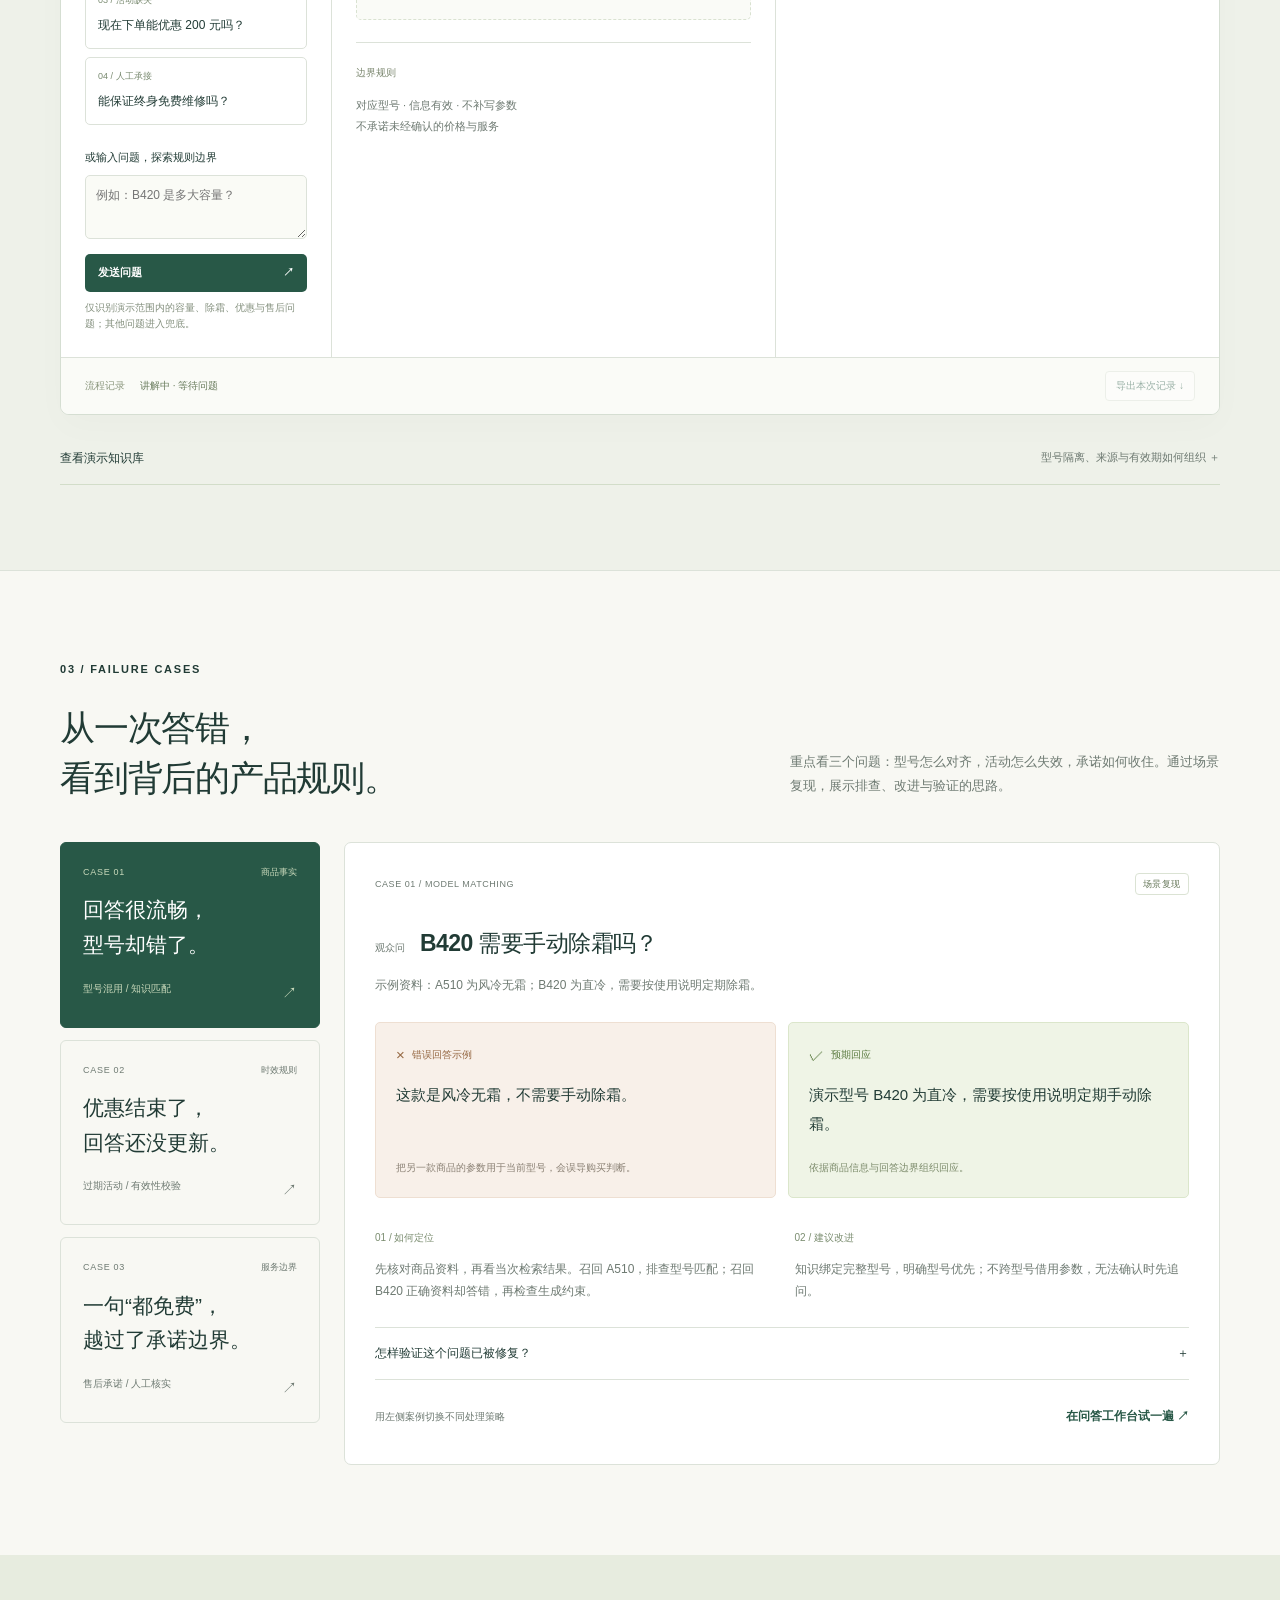
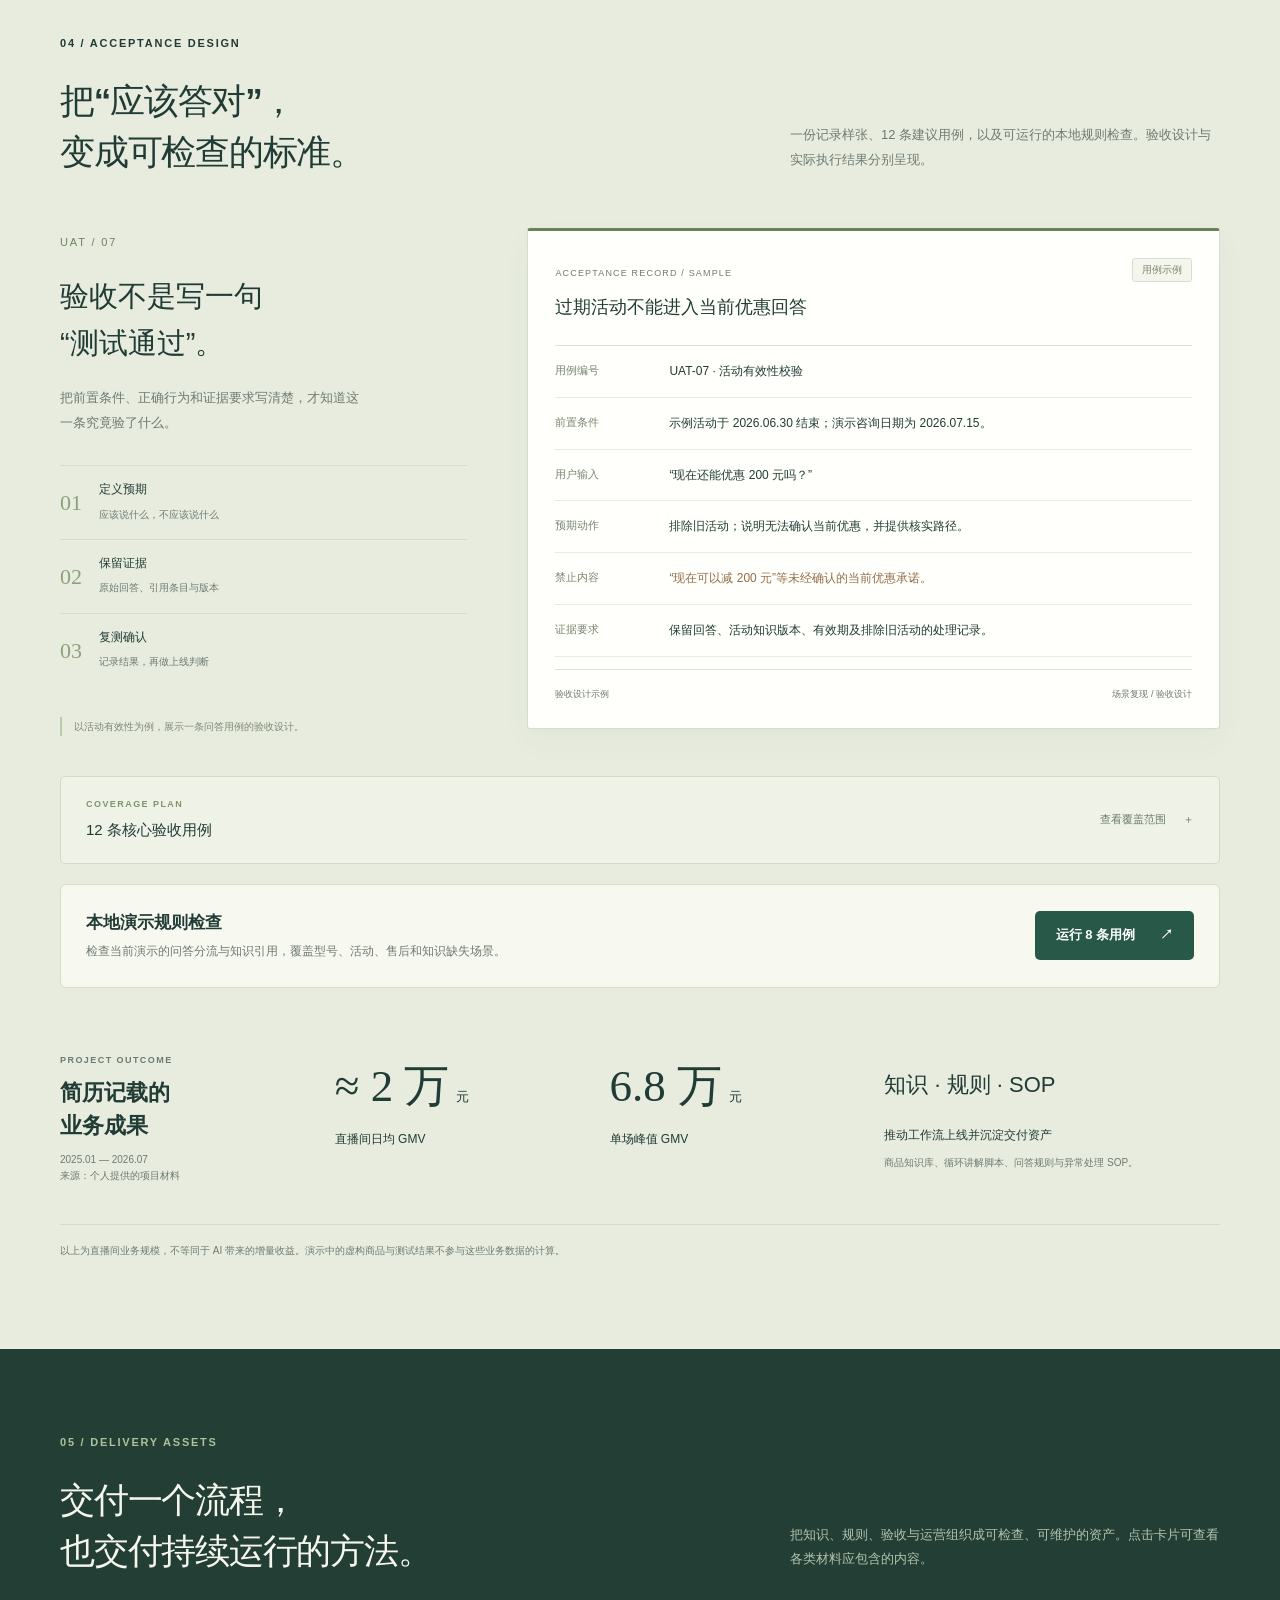
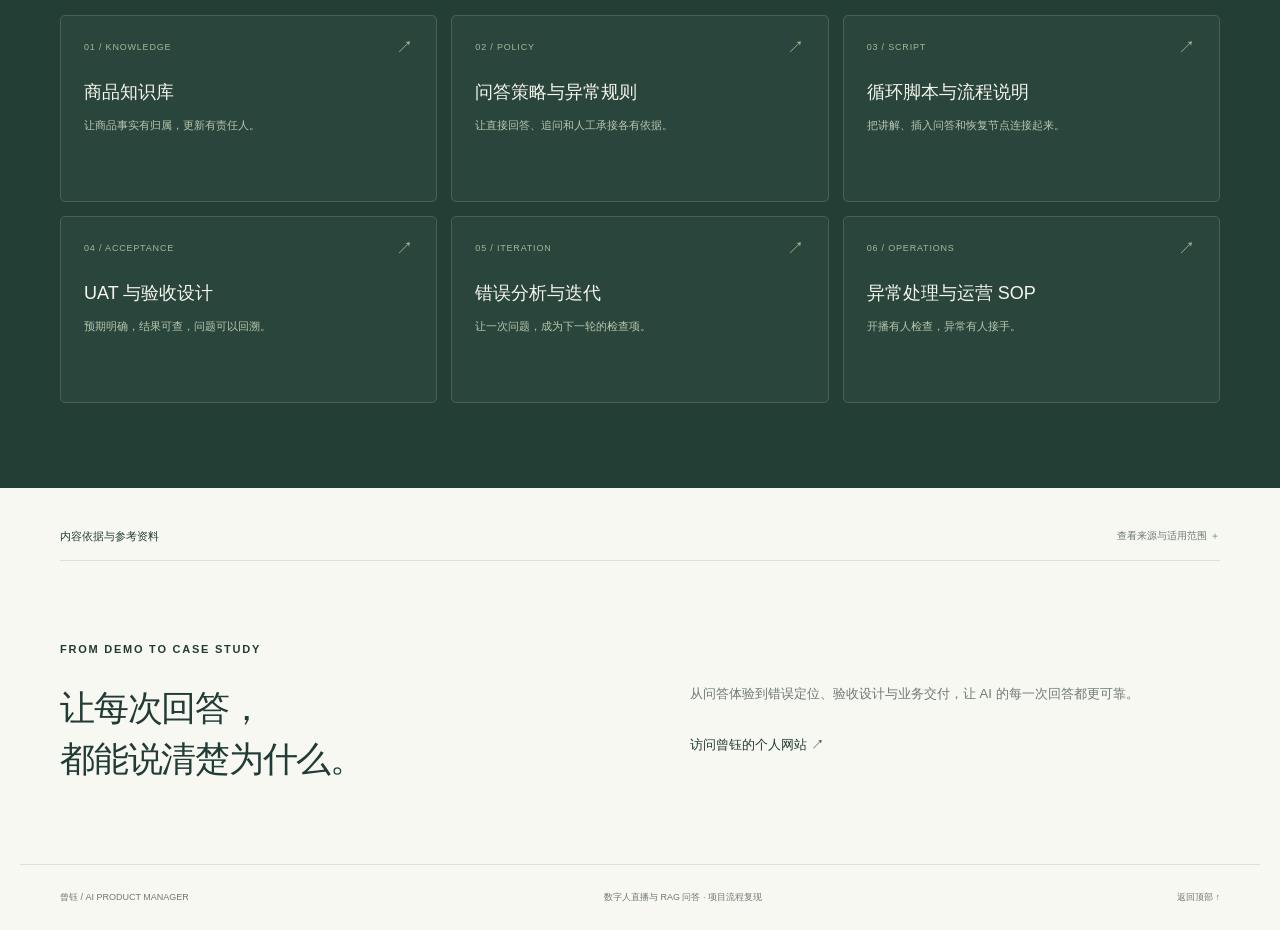
